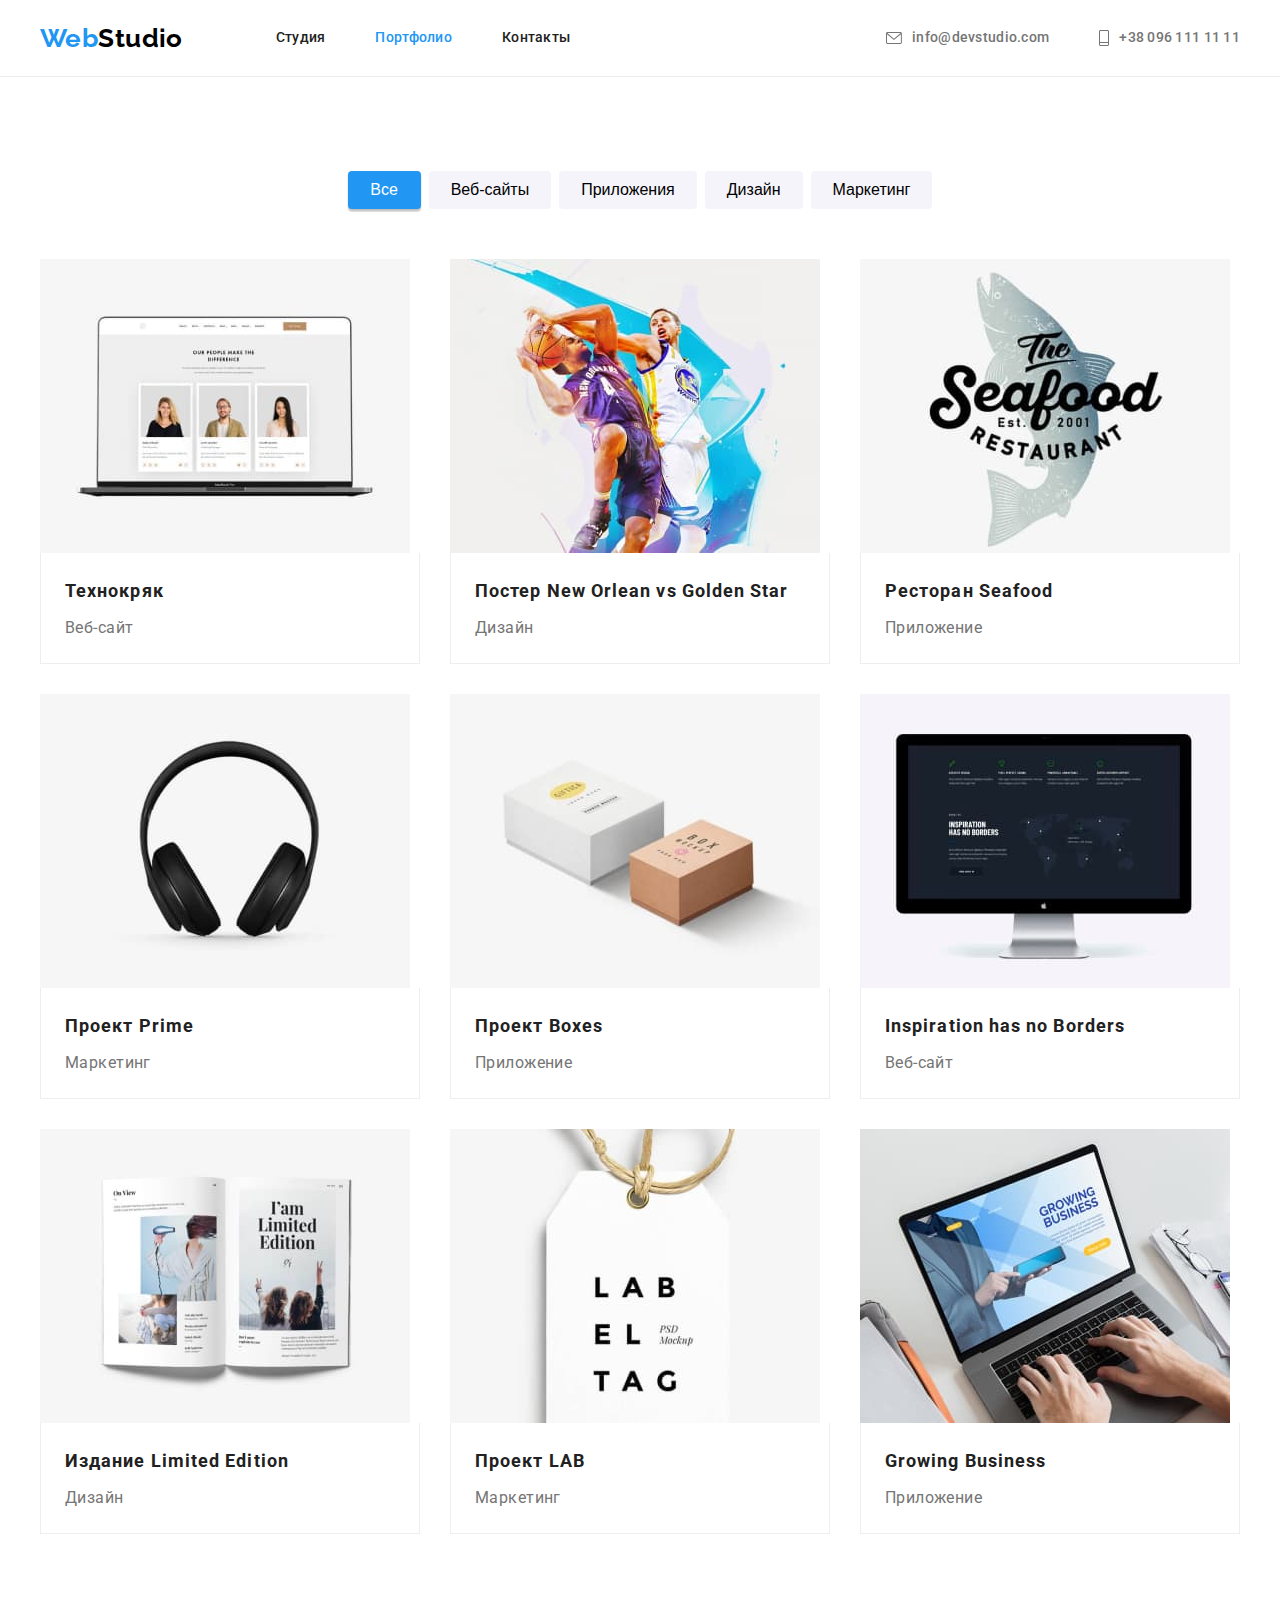
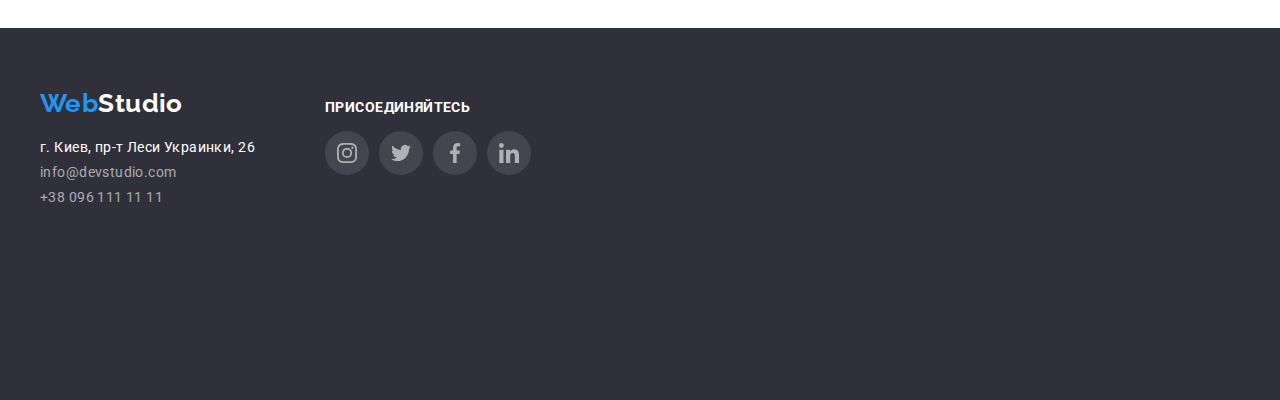
==== portfolio.html @ 460249f8 "homework05_01" ====
<!DOCTYPE html>
<html lang="ru">
  <head>
    <meta charset="UTF-8" />
    <meta http-equiv="X-UA-Compatible" content="IE=edge" />
    <meta name="viewport" content="width=device-width, initial-scale=1.0" />
    <title>Студия</title>
    <link
      href="https://fonts.googleapis.com/css2?family=Raleway:wght@700&family=Roboto:wght@400;500;700;900&display=swap"
      rel="stylesheet"
    />
    <link
      rel="stylesheet"
      href="https://cdnjs.cloudflare.com/ajax/libs/modern-normalize/1.1.0/modern-normalize.min.css"
      integrity="sha512-wpPYUAdjBVSE4KJnH1VR1HeZfpl1ub8YT/NKx4PuQ5NmX2tKuGu6U/JRp5y+Y8XG2tV+wKQpNHVUX03MfMFn9Q=="
      crossorigin="anonymous"
      referrerpolicy="no-referrer"
    />
    <link rel="stylesheet" href="css/style.css" />
  </head>
  <body>
    <!--шапка-->
    <header class="header">
      <div class="container header-wrapper">
        <nav class="header-menu">
          <a href="./index.html" class="logo">Web<span class="logo-header">Studio</span></a>
          <ul class="header-lists">
            <li class="header-list">
              <a href="./index.html" class="link">Студия</a>
            </li>

            <li class="header-list">
              <a href="./portfolio.html" class="link current">Портфолио</a>
            </li>

            <li class="header-list">
              <a href="#" class="link">Контакты</a>
            </li>
          </ul>
        </nav>
        <ul class="header-contacts">
          <li class="header-contact">
            <a class="email" href="mailto:info@devstudio.com">
              <svg class="envelope-icon" width="16" height="12">
                <use href="./image/icons/symbol-defs.svg#icon-envelope"></use></svg
              >info@devstudio.com</a
            >
          </li>

          <li class="header-contact">
            <a class="phone" href="tel:+380961111111">
              <svg class="phone-icon" width="10" height="16">
                <use href="./image/icons/symbol-defs.svg#icon-phone"></use></svg
              >+38 096 111 11 11</a
            >
          </li>
        </ul>
      </div>
    </header>
    <main class="main">
      <section class="section">
        <div class="container">
          <!--h1 скрыт с SCC-->
          <h1 class="portfolio-title">Портфолио</h1>
          <ul class="portfolio-filters">
            <li class="portfolio-filter">
              <button class="filter-button active" type="button">Все</button>
            </li>
            <li class="portfolio-filter">
              <button class="filter-button" type="button">Веб-сайты</button>
            </li>
            <li class="portfolio-filter">
              <button class="filter-button" type="button">Приложения</button>
            </li>
            <li class="portfolio-filter">
              <button class="filter-button" type="button">Дизайн</button>
            </li>
            <li class="portfolio-filter">
              <button class="filter-button" type="button">Маркетинг</button>
            </li>
          </ul>
          <ul class="portfolio-projects">
            <li class="portfolio-project">
              <a href="" class="project-link">
                <img
                  src="image/projects/project1.jpg"
                  alt="Веб-сайт Технокряк"
                  class="project-img"
                  width="370"
                />
                <div class="project-descr">
                  <h2 class="title">Технокряк</h2>
                  <p class="subtitle">Веб-сайт</p>
                </div>
              </a>
            </li>
            <li class="portfolio-project">
              <a href="" class="project-link">
                <img
                  src="image/projects/project2.jpg"
                  alt="Постер Нью Орлеан"
                  class="project-img"
                  width="370"
                />
                <div class="project-descr">
                  <h2 class="title">Постер New Orlean vs Golden Star</h2>
                  <p class="subtitle">Дизайн</p>
                </div>
              </a>
            </li>

            <li class="portfolio-project">
              <a href="" class="project-link">
                <img
                  src="image/projects/project3.jpg"
                  alt="Приложение для Ресторан СиФуд"
                  class="project-img"
                  width="370"
                />
                <div class="project-descr">
                  <h2 class="title">Ресторан Seafood</h2>
                  <p class="subtitle">Приложение</p>
                </div>
              </a>
            </li>

            <li class="portfolio-project">
              <a href="" class="project-link">
                <img
                  src="image/projects/project4.jpg"
                  alt="Маркетинг Проект Прайм"
                  class="project-img"
                  width="370"
                />
                <div class="project-descr">
                  <h2 class="title">Проект Prime</h2>
                  <p class="subtitle">Маркетинг</p>
                </div>
              </a>
            </li>

            <li class="portfolio-project">
              <a href="" class="project-link">
                <img
                  src="image/projects/project5.jpg"
                  alt="Проект Коробки"
                  class="project-img"
                  width="370"
                />
                <div class="project-descr">
                  <h2 class="title">Проект Boxes</h2>
                  <p class="subtitle">Приложение</p>
                </div>
              </a>
            </li>

            <li class="portfolio-project">
              <a href="" class="project-link">
                <img
                  src="image/projects/project6.jpg"
                  alt="Веб-сайт Вдохновение не имеет границ"
                  class="project-img"
                  width="370"
                />
                <div class="project-descr">
                  <h2 class="title">Inspiration has no Borders</h2>
                  <p class="subtitle">Веб-сайт</p>
                </div>
              </a>
            </li>

            <li class="portfolio-project">
              <a href="" class="project-link">
                <img
                  src="image/projects/project7.jpg"
                  alt="Издание Лимитед"
                  class="project-img"
                  width="370"
                />
                <div class="project-descr">
                  <h2 class="title">Издание Limited Edition</h2>
                  <p class="subtitle">Дизайн</p>
                </div>
              </a>
            </li>

            <li class="portfolio-project">
              <a href="" class="project-link">
                <img
                  src="image/projects/project8.jpg"
                  alt="Проект ЛАБ"
                  class="project-img"
                  width="370"
                />
                <div class="project-descr">
                  <h2 class="title">Проект LAB</h2>
                  <p class="subtitle">Маркетинг</p>
                </div>
              </a>
            </li>

            <li class="portfolio-project">
              <a href="" class="project-link">
                <img
                  src="image/projects/project9.jpg"
                  alt="Приложение Растущий Бизнес"
                  class="project-img"
                  width="370"
                />
                <div class="project-descr">
                  <h2 class="title">Growing Business</h2>
                  <p class="subtitle">Приложение</p>
                </div>
              </a>
            </li>
          </ul>
        </div>
      </section>
    </main>
    <footer class="footer">
      <div class="container footer-wrapper">
        <div class="address-wrapper">
          <a href="./index.html" class="logo">Web<span class="logo-footer">Studio</span></a>
          <address class="footer-address">
            <ul>
              <li class="footer-contact">
                <p class="address">г. Киев, пр-т Леси Украинки, 26</p>
              </li>
              <li class="footer-contact">
                <a class="email" href="mailto:info@devstudio.com">info@devstudio.com</a>
              </li>
              <li class="footer-contact">
                <a class="phone" href="tel:+380961111111">+38 096 111 11 11</a>
              </li>
            </ul>
          </address>
        </div>
        <div class="footer-social">
          <h2 class="social-title">присоединяйтесь</h2>
          <ul class="social-icons">
            <li class="social-icon">
              <a href="" class="social-link">
                <svg class="icon-img" width="20" height="20">
                  <use href="./image/icons/symbol-defs.svg#icon-instagram-2"></use>
                </svg>
              </a>
            </li>
            <li class="social-icon">
              <a href="" class="social-link">
                <svg class="icon-img" width="20" height="20">
                  <use href="./image/icons/symbol-defs.svg#icon-twitter-1"></use>
                </svg>
              </a>
            </li>
            <li class="social-icon">
              <a href="" class="social-link">
                <svg class="icon-img" width="20" height="20">
                  <use href="./image/icons/symbol-defs.svg#icon-facebook-1"></use>
                </svg>
              </a>
            </li>
            <li class="social-icon">
              <a href="" class="social-link">
                <svg class="icon-img" width="20" height="20">
                  <use href="./image/icons/symbol-defs.svg#icon-linkedin-1"></use>
                </svg>
              </a>
            </li>
          </ul>
        </div>
      </div>
    </footer>
  </body>
</html>
---- css/style.css ----
/* переменные */
:root {
    --bg-team: #F5F4FA;
    --main-text-color: #212121;
    --second-text-color: #757575;
    --hover-focus-color: #2196F3;
    --white-tx-bg-color: #FFFFFF;
    --logo-header-color: #000000;
    --footer-bg-color: #2F303A;
    --footer-contact-color: rgba(255, 255, 255, 0.6);
    --portfolio-filter-bg-color: #F5F4FA;
    --header-border-color: #ECECEC;
    --header-border: 1px solid #ECECEC;
    --main-button-shadow: 0px 4px 4px rgba(0, 0, 0, 0.15);
    --team-card-shadow: 0px 1px 3px rgba(0, 0, 0, 0.12),
                        0px 1px 1px rgba(0, 0, 0, 0.14),
                        0px 2px 1px rgba(0, 0, 0, 0.2);
    --porfolio-filter-btn-act:  0px 3px 1px rgba(0, 0, 0, 0.1),
                                0px 1px 2px rgba(0, 0, 0, 0.08),
                                0px 2px 2px rgba(0, 0, 0, 0.12);
    --project-border-style: solid #EEEEEE;
    --link-color: #AFB1B8; 
    --project-shadow:   0px 1px 1px rgba(0, 0, 0, 0.12),
                        0px 4px 4px rgba(0, 0, 0, 0.06),
                        1px 4px 6px rgba(0, 0, 0, 0.16);
    --peculiarities-list-bg: #F5F4FA;
    --footer-social-bg: rgba(255, 255, 255, 0.1);
    --banner-linear-gradient: rgba(47, 48, 58, 0.4);
   
}
/* * {
    outline: 1px solid tomato;
} */
/* Повторяющие стили на странице */
body {
    margin: 0; /* - убирает рамку вокруг body */
    background-color: var(--white-tx-bg-color);
    color: var(--main-text-color);
    font-family: 'Roboto', sans-serif;
    font-size: 14px;
    letter-spacing: 0.03em;
}
/* обнуляем стили браузера по умолчанию */
h1,h2,h3,p {
    margin-top: 0;
    margin-bottom: 0;
}
/* обнуляем стили браузера у списков */
ul {
    margin: 0;
    padding: 0;
    list-style: none;
}
/* глобальный padding для всех секций */
.section {
    padding-top: 94px;
    padding-bottom: 94px;
}
/* контейнер для всех секций */
.container {
    width: 1200px;
    padding-left: 15px;
    padding-right: 15px;
    margin-left: auto;
    margin-right: auto;
}
/* хедер */
.header {
    background-color: var(--white-tx-bg-color);
    border-bottom: var(--header-border)
}
/* обертка для всех блоков в хедере */
.header-wrapper {
    display: flex;
    align-items: center;
}
/* навигационное меню */
.header-menu {
    display: flex;
    align-items: center;
}
/* общий стиль для лого */
.logo {
    color: var(--hover-focus-color);

    font-family: 'Raleway', sans-serif;
    font-weight: 700;
    font-size: 26px;
    line-height: 1.19;
    text-decoration: none;
}
/* лого в хедере */
.logo-header {
    color: var(--logo-header-color);
}
/* ul для списка меню */
.header-lists {
    display: flex;
    margin-left: 93px;
}
/* Каждый эдемент со списка будет иметь левый margin кроме первого */ 
.header-lists>.header-list + .header-list {
    margin-left: 50px;
}
.header-list>.link {
    display: block; /* - У ссылок не работает вертикальная геометрия, потому им нужно ставить display block */
    padding-top: 30px;
    padding-bottom: 30px;
    color: var(--main-text-color);

    font-weight: 500;
    line-height: 1.14;
    letter-spacing: 0.02em;
    text-decoration: none;
}
.header-list>.link:hover,
.header-list>.link:focus {
    color: var(--hover-focus-color);
}
/* Подсветка ссылки активной страницы */
.link.current {
    color: var(--hover-focus-color);
}
.header-contacts {
    display: flex;
    align-items: center;
    margin-left: auto; /* - контакты отодвигаем в право  */
}
.header-contacts>.header-contact + .header-contact {
    margin-left: 50px;
}
.header-contact>.email,
.header-contact>.phone {
    display: flex;
    align-items: center;
    padding-top: 30px;
    padding-bottom: 30px;
    
    color: var(--second-text-color);
    
    font-weight: 500;
    line-height: 1.14;
    letter-spacing: 0.02em;
    text-decoration: none;
}
.header-contact>.email:hover,
.header-contact>.email:focus,
.header-contact>.phone:hover,
.header-contact>.phone:focus {
    color: var(--hover-focus-color);
}
.phone-icon,
.envelope-icon {
    margin-right: 10px;
    fill: currentColor
}
/* баннер */
.banner {
    background-color: var(--footer-bg-color); /* - оставляем в случае если не загрузится картинка */
    background-image: linear-gradient(
        var(--banner-linear-gradient),
        var(--banner-linear-gradient)), 
        url(../image/bg/banner.jpg);
    background-repeat: no-repeat; /* - картинку не повторять */
    background-position: center; /* - по центру */
    background-size: cover;
    margin-left: auto; /* - центрирование баннера */
    margin-right: auto; /* - центрирование баннера */
    max-width: 1600px; /* - ширина баннера, растягивать нельзя */
    min-height: 600px;
    text-align: center; /* - если задать это значение, то все элементы внутри секции будут по центру, если их дети display: inline-block */
    padding-top: 200px;
    padding-bottom: 200px;
}
/* заголовок баннера */
.banner-title {
    width: 696px;
    margin: 0 auto;
    color: var(--white-tx-bg-color);
    
    font-weight: 900;
    font-size: 44px;
    line-height: 1.36;
    letter-spacing: 0.06em;
    text-transform: uppercase;
}
/* кнопка - строчно-блочный элемент */
.main-button {
    margin-top: 30px;
    padding: 10px 32px;

    border: none;
    border-radius: 4px;

    color: var(--white-tx-bg-color);
    background-color: var(--hover-focus-color);

    font-weight: 700;
    font-size: 16px;
    line-height: 1.88;
    text-align: center;
    letter-spacing: 0.06em;

    cursor: pointer;
}
.main-button:hover,
.main-button:focus {
    box-shadow: var(--main-button-shadow)
}

/* Заголовок особенности скрыт */
.peculiarities-title {
    font-size: 0;
}
/* список особенностей */
.peculiarities-lists {
    display: flex;
}
.peculiarities-list {
    width: calc((100% - 90px) / 4); /* - три отступа по 30px */
}
.peculiarities-list::before {
    display: block; /* - ставим, потому, что не работает геометрия */
    content:'';
    height: 120px;
    background: var(--peculiarities-list-bg);
    border-radius: 4px;
    background-image: url(../image/peculiarities/antenna.svg);
    background-repeat: no-repeat;
    background-position: center;
    margin-bottom: 30px;
}
.peculiarities-list.icon-clock::before { /* - дополнительные классы для добавления разных иконок */
    background-image: url(../image/peculiarities/clock.svg);
}
.peculiarities-list.icon-notebook::before {
    background-image: url(../image/peculiarities/notebook.svg);
}
.peculiarities-list.icon-astronaut::before {
    background-image: url(../image/peculiarities/astronaut.svg);
}

.peculiarities-list + .peculiarities-list {
    margin-left: 30px;
}

.peculiarities-list>.title {
    font-size: 14px; /* - размер не наследуется от body */
    font-weight: 700;
    line-height: 1.14;
    text-transform: uppercase
}
.peculiarities-list>.subtitle {
    margin-top: 10px;

    color: var(--second-text-color);
    
    line-height: 1.71;  
}
/* у секции "Чем Занимаемся" отсутствует padding-top */
.doing {
    padding-top: 0;
}
.doing-items {
    display: flex;
    margin-top: 50px;
}
.doing-items>.doing-item + .doing-item {
    margin-left: 30px;
}
/* адаптивная картинка без отступа внизу */
.doing-item> .doing-img{
    display: block;
    min-width: 100%;
    min-height: auto;
}
.doing-title,
.team-title,
.client-title {
    font-weight: 700;
    font-size: 36px;
    line-height: 1.17;
    text-align: center;
}
/* наша команда */
.team {
    min-height: 648px;
    background-color: var(--bg-team);
}
.team-cards {
    display: flex;
    margin-top: 50px;
}
.team-card {
    background: var(--white-tx-bg-color);
    
    box-shadow: var(--team-card-shadow);
    border-radius: 0px 0px 4px 4px;
}
.team-cards>.team-card + .team-card {
    margin-left: 30px;
}
.team-cards .card-descr {
    padding-top: 30px;
    padding-bottom: 30px;
    padding-left: 32px;
    padding-right: 32px;
}
.team-card> .card-img {
    display: block;
    min-width: 100%;
    min-height: auto;
}
.card-descr>.title {
    font-weight: 500;
    font-size: 16px;
    line-height: 1.19;
    text-align: center;
}
.card-descr>.subtitle{
    margin-top: 10px;
    color: var(--second-text-color);
    
    font-size: 16px;
    line-height: 1.19;
    text-align: center;
}
.social-icons {
    display: flex;
    justify-content: space-between;
    margin-top: 16px;
}
.social-link {
    width: 44px;
    height: 44px;
    border-radius: 50%;
    display: flex;
    justify-content: center;
    align-items: center;
    color: var(--link-color);
}
.social-link:hover,
.social-link:focus {
    background-color: var(--hover-focus-color);
    color:var(--white-tx-bg-color)
}
.icon-img {
    /* width: 20px;
    height: 20px; */
    fill: currentColor /* - унаследует текущее состояние color у родителя в данном случае у social-link */
}
/* наши клиенты */
.client-lists {
    display: flex;
    margin-top: 50px;
}
.client-list + .client-list{
    margin-left: 30px;
}
.client-list>.client-link {
    display: flex;
    justify-content: center;
    align-items: center;
    border: 1px solid var(--link-color);
    color: var(--link-color);
    border-radius: 4px;
    width: 170px;
    height: 92px;
}
.client-link:hover,
.client-link:focus {
    border-color: var(--hover-focus-color);
    color: var(--hover-focus-color)
}
.client-logo {
    fill: currentColor;
   /*  width: 160px;
    height: 60px; */
}
.footer {
    min-height: 252px;
    padding-top: 60px;
    padding-bottom: 60px;
    background-color: var(--footer-bg-color)
}
.logo-footer {
    color: var(--white-tx-bg-color);
}
.footer-address {
    margin-top: 20px;
}
.footer-contact {
    font-style: normal;
}
.footer-contact + .footer-contact {
    margin-top: 9px;
}
.footer-contact>.address {
    color: var(--white-tx-bg-color);

}
.footer-contact>.email,
.footer-contact>.phone {
    color: var(--footer-contact-color);

    text-decoration: none;

    cursor: pointer
}
.footer-contact>.email:hover,
.footer-contact>.email:focus,
.footer-contact>.phone:hover,
.footer-contact>.phone:focus {
    color: var(--hover-focus-color)
}
.footer-wrapper {
    display: flex;
    align-items: baseline;
}
.footer-social{
    margin-left: 70px;
}
.social-title {
    font-size: 14px;
    font-weight: 700;
    text-transform: uppercase;
    color: var(--white-tx-bg-color)
}
.footer-social .social-icon {
    margin-right: 10px;
}
.footer-social .social-icon:last-child {
    margin-right: 0;
}
.footer-social .social-link {
    background: var(--footer-social-bg);
}
.footer-social .social-link:hover,
.footer-social .social-link:focus {
    background: var(--hover-focus-color);
}

.social-footer +.social-footer {
    margin-left: 10px;
}
.footer-icons {
    margin-top: 20px;
}

/* portfolio  */
/* Главного заголвка Портфолио нет в макете, потому скрыт */
.portfolio-title {
    font-size: 0;
}
/* блок кнопок */
.portfolio-filters {
    display: flex;
    justify-content: center;
}
.portfolio-filter + .portfolio-filter {
    margin-left: 8px;
}
/* Фильтр меню кнопок портфолио */
.filter-button {
    min-width: 73px; /* - минимальная ширина самой маленько кнопки */
    padding: 6px 22px;
    background-color: var(--portfolio-filter-bg-color);

    font-weight: 500;
    font-size: 16px;
    line-height: 1.62;
    
    border-radius: 4px;
    border: none;

    cursor: pointer
}
.filter-button.active,
.filter-button:hover,
.filter-button:focus {
    color: var(--white-tx-bg-color);
    background-color: var(--hover-focus-color);
    box-shadow : var(--porfolio-filter-btn-act)
}
/* убраны подчёркивания */ 
.project-link {
    text-decoration: none;
}
.project-descr>.title {
    color: var(--main-text-color);

    font-weight: 700;
    font-size: 18px;
    line-height: 2.0;
    letter-spacing: 0.06em;   
}
.project-descr>.subtitle {
    margin-top: 4px;
    color: var(--second-text-color);

    font-size: 16px;
    line-height: 1.88;
}
/* список проектов */
.portfolio-projects {
    display: flex;
    flex-wrap: wrap;
    margin-top: 50px;
    margin-right: -30px;
    margin-bottom: -30px;
}
/* карточка проекта */
.portfolio-project {
    width: calc( 100% / 3 - 30px);
    margin-right: 30px;
    margin-bottom: 30px;
}
.project-link { /* - ссылку дедаем блочной, так как на нее не работает геометрия и эффекты ховера */
    display: block;
}
.project-link:hover,
.project-link:focus {
    box-shadow: var(--project-shadow)
}
.portfolio-project .project-descr {
    padding: 20px 24px;
    border: var(--project-border-style);
    border-width: 0 1px 1px 1px;
}

/* эксперимент с отзывчивым изображением */
.portfolio-project .project-img {
    display: block;
    max-width: 100%;
    height: auto;
}
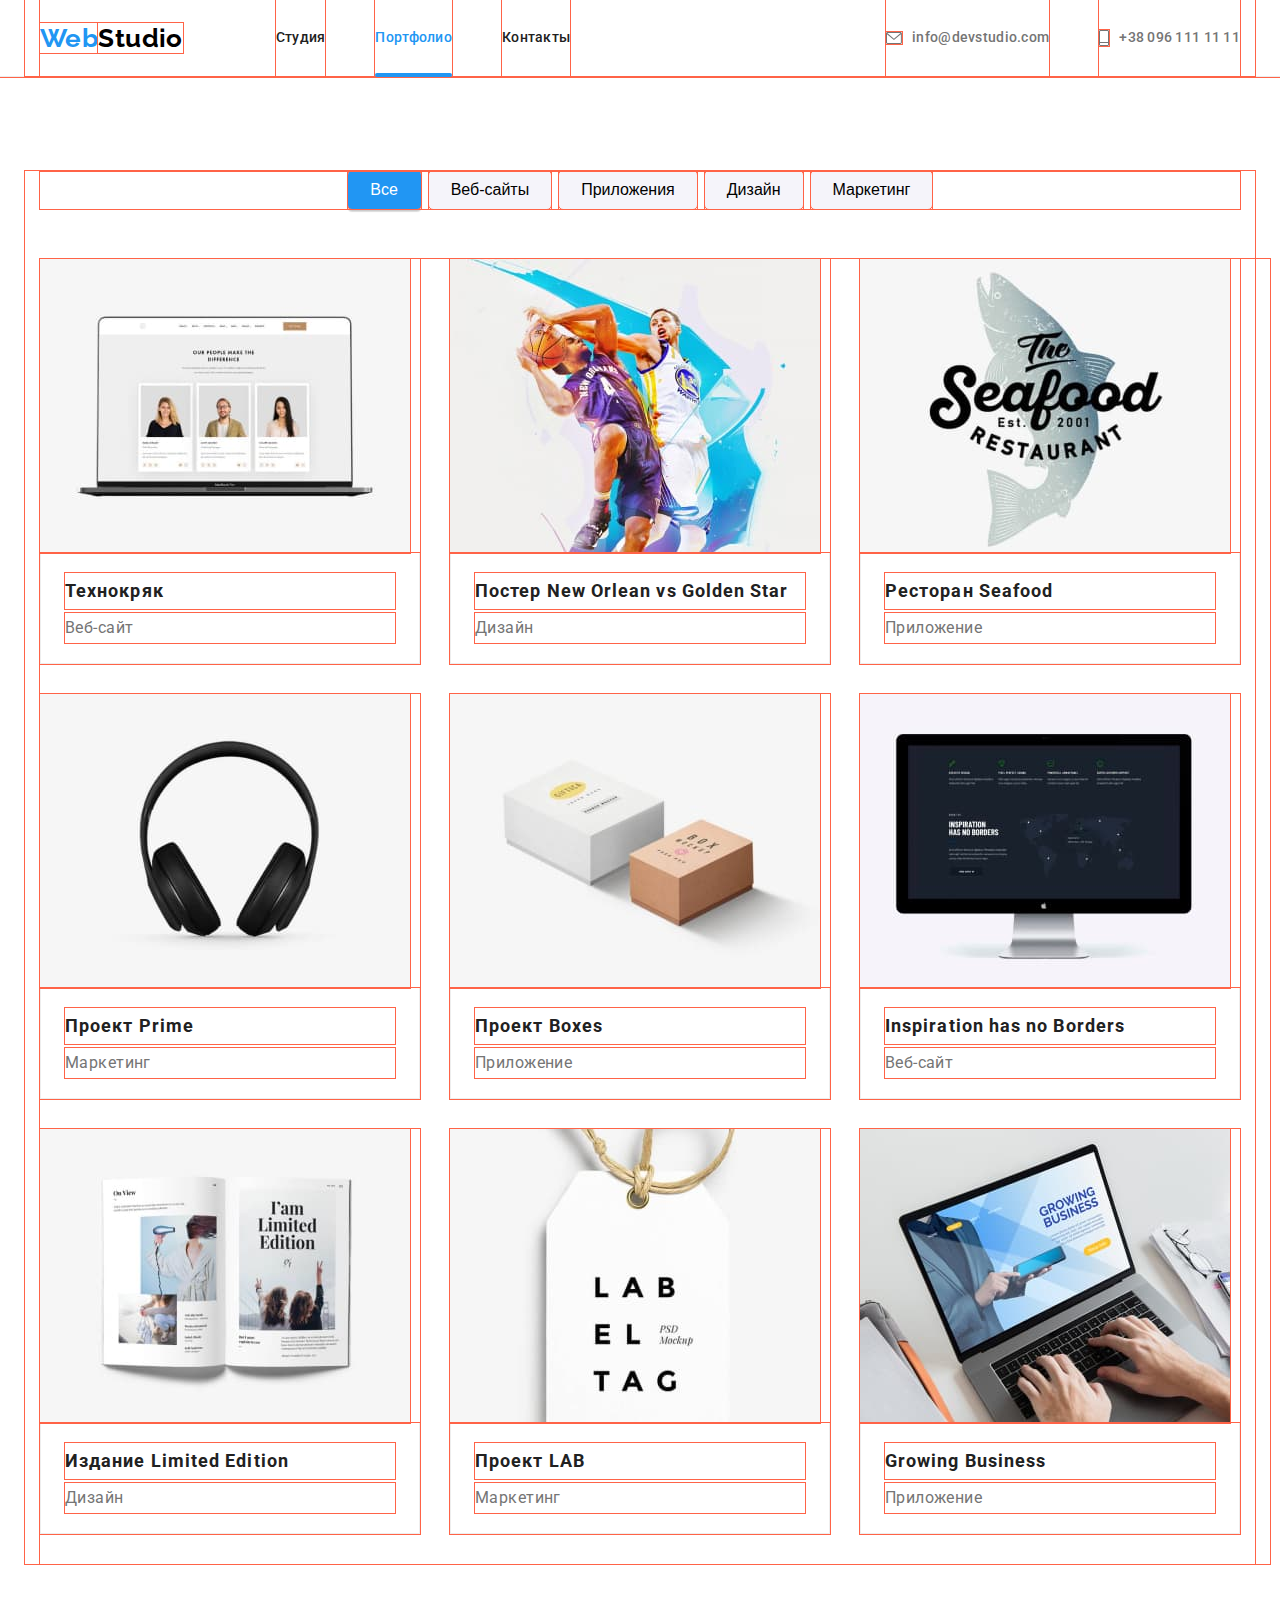
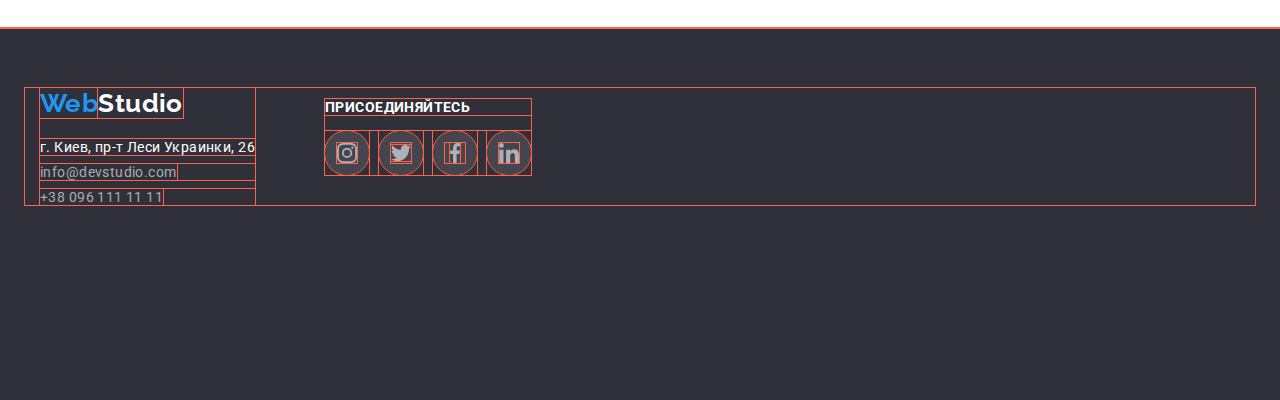
==== commit 8e3e2921: "homework05_02" ====
--- a/portfolio.html
+++ b/portfolio.html
@@ -270,5 +270,6 @@
         </div>
       </div>
     </footer>
+    <script src="./js/modal.js"></script>
   </body>
 </html>
--- a/css/style.css
+++ b/css/style.css
@@ -26,11 +26,12 @@
     --peculiarities-list-bg: #F5F4FA;
     --footer-social-bg: rgba(255, 255, 255, 0.1);
     --banner-linear-gradient: rgba(47, 48, 58, 0.4);
+    --timing-function: cubic-bezier(0.4, 0, 0.2, 1)
    
 }
-/* * {
+* {
     outline: 1px solid tomato;
-} */
+}
 /* Повторяющие стили на странице */
 body {
     margin: 0; /* - убирает рамку вокруг body */
@@ -66,6 +67,7 @@
 }
 /* хедер */
 .header {
+    position: relative;
     background-color: var(--white-tx-bg-color);
     border-bottom: var(--header-border)
 }
@@ -104,6 +106,7 @@
 }
 .header-list>.link {
     display: block; /* - У ссылок не работает вертикальная геометрия, потому им нужно ставить display block */
+    position: relative;
     padding-top: 30px;
     padding-bottom: 30px;
     color: var(--main-text-color);
@@ -112,16 +115,43 @@
     line-height: 1.14;
     letter-spacing: 0.02em;
     text-decoration: none;
+    
+    transition: color 250ms var(--timing-function);
 }
 .header-list>.link:hover,
-.header-list>.link:focus {
-    color: var(--hover-focus-color);
-}
-/* Подсветка ссылки активной страницы */
+.header-list>.link:focus,
 .link.current {
     color: var(--hover-focus-color);
 }
+/* нижнее подчёркивание в меню */
+.header-list>.link.current::after,
+.header-list>.link:after {
+    content: '';
+
+    position: absolute;
+    left: 0;
+    bottom: -1px;
+
+    display: block;
+    width: 0;
+    height: 4px;
+    background-color: var(--hover-focus-color);
+    border-radius: 2px;
+
+    opacity: 0; /* - не видно по умолчанию подчёркивание в меню*/
+    transition: opacity 250ms var(--timing-function), 
+                width 250ms var(--timing-function)  ;
+}
+.header-list>.link:hover::after {
+    opacity: 1;
+    width:100%;
+}
+.header-list>.link.current::after {
+    opacity: 1;
+    width: 100%;
+}
 .header-contacts {
+    /* display: inline-flex; */
     display: flex;
     align-items: center;
     margin-left: auto; /* - контакты отодвигаем в право  */
@@ -131,6 +161,7 @@
 }
 .header-contact>.email,
 .header-contact>.phone {
+    
     display: flex;
     align-items: center;
     padding-top: 30px;
@@ -142,6 +173,8 @@
     line-height: 1.14;
     letter-spacing: 0.02em;
     text-decoration: none;
+
+    transition: color 250ms var(--timing-function);
 }
 .header-contact>.email:hover,
 .header-contact>.email:focus,
@@ -188,7 +221,6 @@
 .main-button {
     margin-top: 30px;
     padding: 10px 32px;
-
     border: none;
     border-radius: 4px;
 
@@ -217,7 +249,7 @@
     display: flex;
 }
 .peculiarities-list {
-    width: calc((100% - 90px) / 4); /* - три отступа по 30px */
+    width: calc((100% - 90px) / 4); /* 90px- три отступа по 30px */
 }
 .peculiarities-list::before {
     display: block; /* - ставим, потому, что не работает геометрия */
@@ -252,9 +284,7 @@
 }
 .peculiarities-list>.subtitle {
     margin-top: 10px;
-
     color: var(--second-text-color);
-    
     line-height: 1.71;  
 }
 /* у секции "Чем Занимаемся" отсутствует padding-top */
@@ -293,7 +323,6 @@
 }
 .team-card {
     background: var(--white-tx-bg-color);
-    
     box-shadow: var(--team-card-shadow);
     border-radius: 0px 0px 4px 4px;
 }
@@ -338,6 +367,8 @@
     justify-content: center;
     align-items: center;
     color: var(--link-color);
+    transition: color 250ms var(--timing-function),
+                background-color 250ms var(--timing-function);
 }
 .social-link:hover,
 .social-link:focus {
@@ -366,6 +397,9 @@
     border-radius: 4px;
     width: 170px;
     height: 92px;
+
+    transition: color 250ms var(--timing-function),
+                border-color 250ms var(--timing-function);
 }
 .client-link:hover,
 .client-link:focus {
@@ -405,7 +439,9 @@
 
     text-decoration: none;
 
-    cursor: pointer
+    cursor: pointer;
+
+    transition: color 250ms var(--timing-function);
 }
 .footer-contact>.email:hover,
 .footer-contact>.email:focus,
@@ -434,19 +470,18 @@
 }
 .footer-social .social-link {
     background: var(--footer-social-bg);
+    
 }
 .footer-social .social-link:hover,
 .footer-social .social-link:focus {
     background: var(--hover-focus-color);
 }
-
 .social-footer +.social-footer {
     margin-left: 10px;
 }
 .footer-icons {
     margin-top: 20px;
 }
-
 /* portfolio  */
 /* Главного заголвка Портфолио нет в макете, потому скрыт */
 .portfolio-title {
@@ -473,7 +508,11 @@
     border-radius: 4px;
     border: none;
 
-    cursor: pointer
+    cursor: pointer;
+
+    transition: background-color 250ms var(--timing-function),
+                color 250ms var(--timing-function),
+                box-shadow 250ms var(--timing-function);
 }
 .filter-button.active,
 .filter-button:hover,
@@ -517,6 +556,7 @@
 }
 .project-link { /* - ссылку дедаем блочной, так как на нее не работает геометрия и эффекты ховера */
     display: block;
+    transition: box-shadow 250ms var(--timing-function);
 }
 .project-link:hover,
 .project-link:focus {
@@ -527,15 +567,29 @@
     border: var(--project-border-style);
     border-width: 0 1px 1px 1px;
 }
-
 /* эксперимент с отзывчивым изображением */
 .portfolio-project .project-img {
     display: block;
     max-width: 100%;
     height: auto;
 }
-
-
-
-
-    
+.doing-item {
+    position: relative;
+}
+.doing-background{
+    position: absolute;
+    background-color: rgba(47, 48, 58, 0.8);
+    width: 100%;
+    height: 70px;
+    bottom: 0px;
+    padding-top: 27px;
+    padding-bottom: 27px;
+}
+.doing-subtitle {
+    font-weight: 700;
+    font-size: 14px;
+    text-transform: uppercase;
+    color: var(--white-tx-bg-color);
+    text-align: center;
+}
+
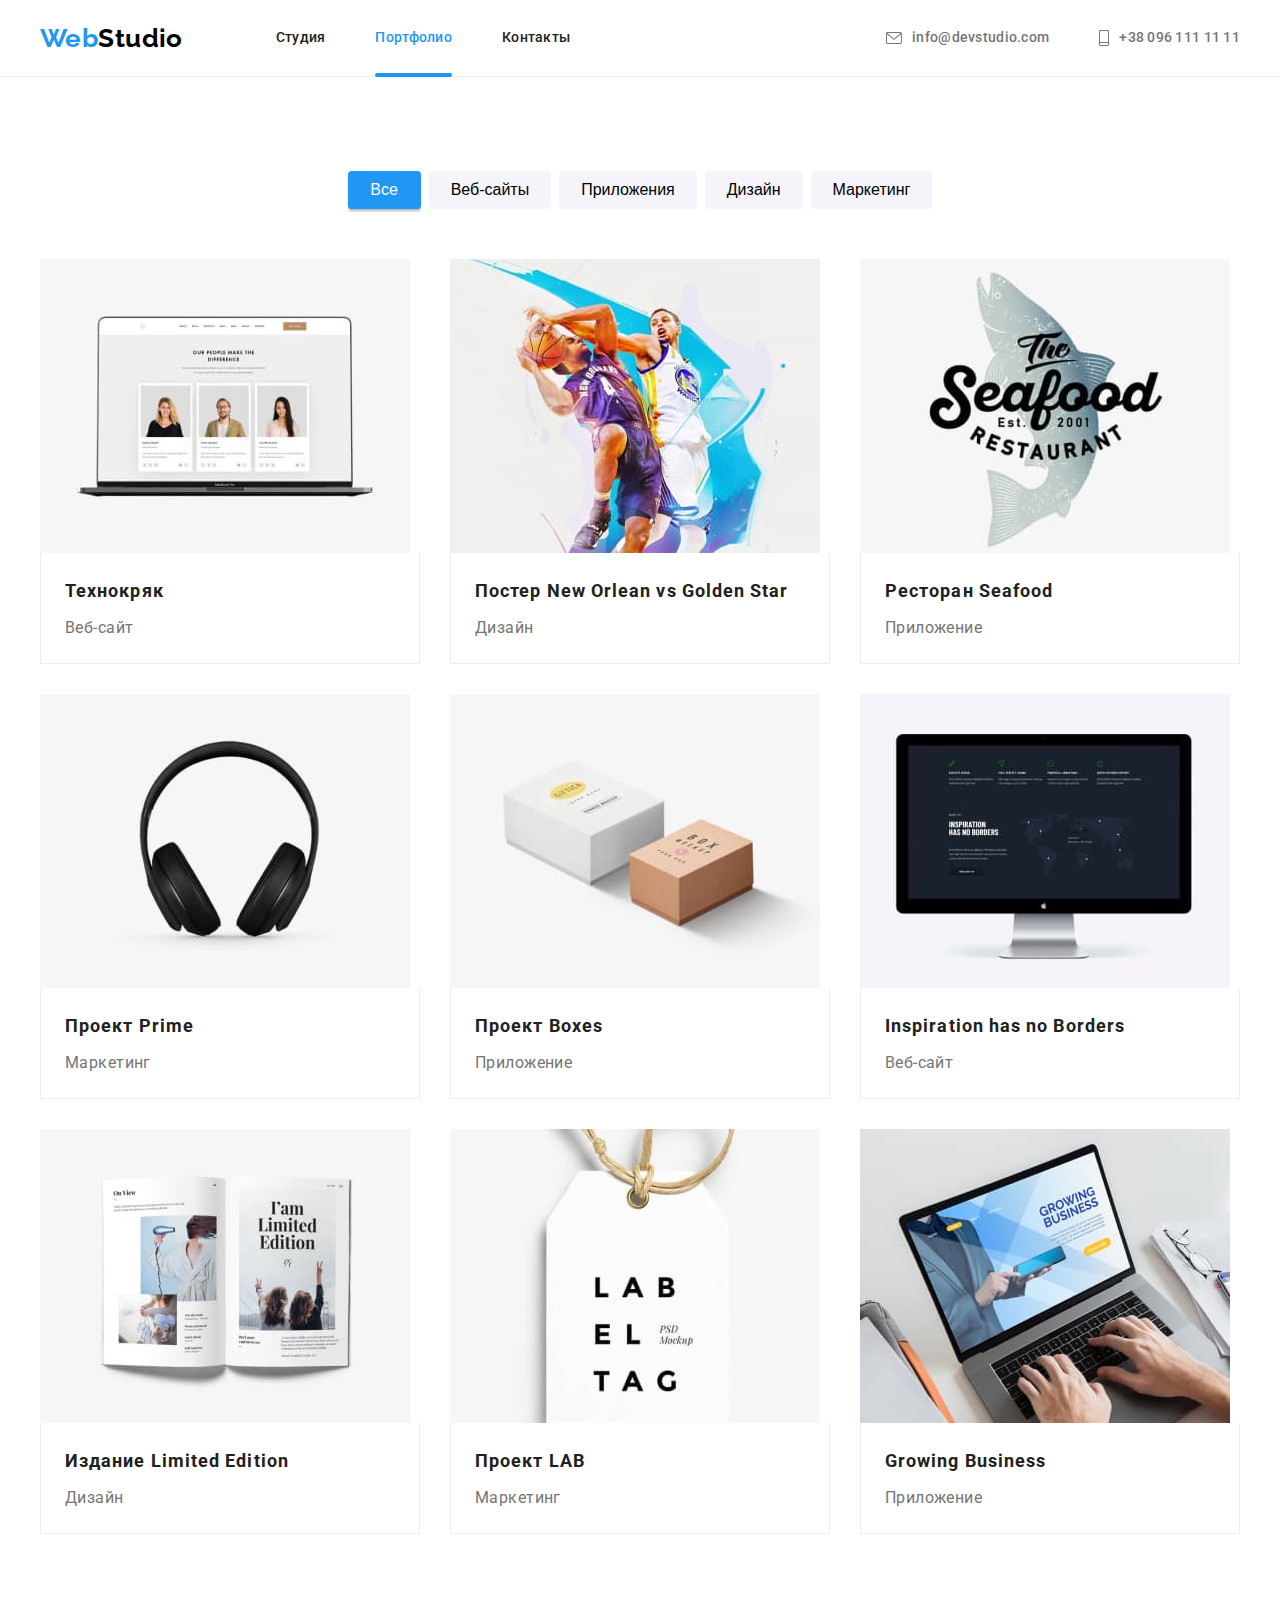
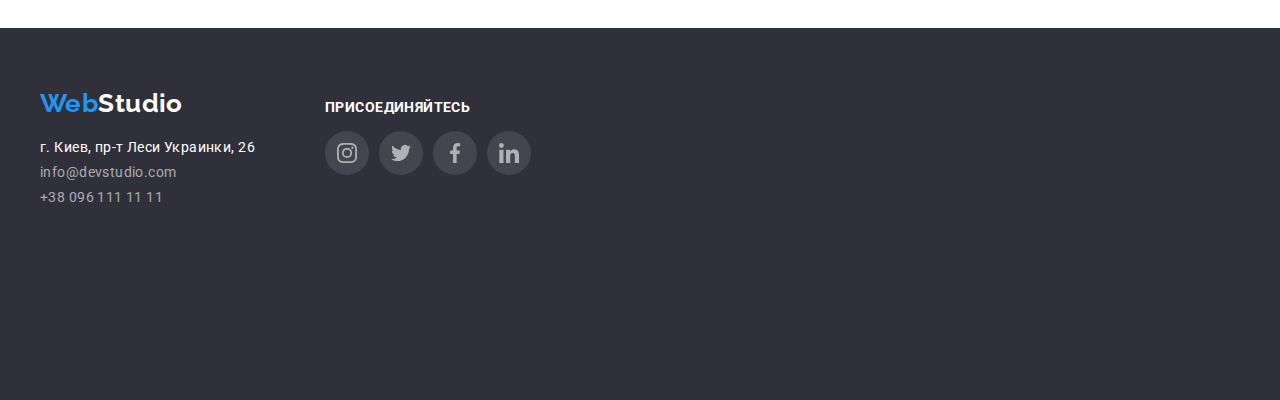
==== commit 80fe91bd: "homework05_03" ====
--- a/portfolio.html
+++ b/portfolio.html
@@ -82,13 +82,20 @@
           <ul class="portfolio-projects">
             <li class="portfolio-project">
               <a href="" class="project-link">
-                <img
-                  src="image/projects/project1.jpg"
-                  alt="Веб-сайт Технокряк"
-                  class="project-img"
-                  width="370"
-                />
-                <div class="project-descr">
+                <div class="project-overlay">
+                  <img
+                    src="image/projects/project1.jpg"
+                    alt="Веб-сайт Технокряк"
+                    class="project-img"
+                    width="370"
+                  />
+                  <p class="overlay-descr">
+                    Ресурс предлагает комплексные предложения с разным уровнем функционала и
+                    сервисов. Все это позволит посетителю получить исчерпывающие сведения о компании
+                    или частном лице.
+                  </p>
+                </div>
+                <div class="project-header">
                   <h2 class="title">Технокряк</h2>
                   <p class="subtitle">Веб-сайт</p>
                 </div>
@@ -96,13 +103,20 @@
             </li>
             <li class="portfolio-project">
               <a href="" class="project-link">
-                <img
-                  src="image/projects/project2.jpg"
-                  alt="Постер Нью Орлеан"
-                  class="project-img"
-                  width="370"
-                />
-                <div class="project-descr">
+                <div class="project-overlay">
+                  <img
+                    src="image/projects/project2.jpg"
+                    alt="Постер Нью Орлеан"
+                    class="project-img"
+                    width="370"
+                  />
+                  <p class="overlay-descr">
+                    Ресурс предлагает комплексные предложения с разным уровнем функционала и
+                    сервисов. Все это позволит посетителю получить исчерпывающие сведения о компании
+                    или частном лице.
+                  </p>
+                </div>
+                <div class="project-header">
                   <h2 class="title">Постер New Orlean vs Golden Star</h2>
                   <p class="subtitle">Дизайн</p>
                 </div>
@@ -111,13 +125,20 @@
 
             <li class="portfolio-project">
               <a href="" class="project-link">
-                <img
-                  src="image/projects/project3.jpg"
-                  alt="Приложение для Ресторан СиФуд"
-                  class="project-img"
-                  width="370"
-                />
-                <div class="project-descr">
+                <div class="project-overlay">
+                  <img
+                    src="image/projects/project3.jpg"
+                    alt="Приложение для Ресторан СиФуд"
+                    class="project-img"
+                    width="370"
+                  />
+                  <p class="overlay-descr">
+                    Ресурс предлагает комплексные предложения с разным уровнем функционала и
+                    сервисов. Все это позволит посетителю получить исчерпывающие сведения о компании
+                    или частном лице.
+                  </p>
+                </div>
+                <div class="project-header">
                   <h2 class="title">Ресторан Seafood</h2>
                   <p class="subtitle">Приложение</p>
                 </div>
@@ -126,13 +147,20 @@
 
             <li class="portfolio-project">
               <a href="" class="project-link">
-                <img
-                  src="image/projects/project4.jpg"
-                  alt="Маркетинг Проект Прайм"
-                  class="project-img"
-                  width="370"
-                />
-                <div class="project-descr">
+                <div class="project-overlay">
+                  <img
+                    src="image/projects/project4.jpg"
+                    alt="Маркетинг Проект Прайм"
+                    class="project-img"
+                    width="370"
+                  />
+                  <p class="overlay-descr">
+                    Ресурс предлагает комплексные предложения с разным уровнем функционала и
+                    сервисов. Все это позволит посетителю получить исчерпывающие сведения о компании
+                    или частном лице.
+                  </p>
+                </div>
+                <div class="project-header">
                   <h2 class="title">Проект Prime</h2>
                   <p class="subtitle">Маркетинг</p>
                 </div>
@@ -141,13 +169,20 @@
 
             <li class="portfolio-project">
               <a href="" class="project-link">
-                <img
-                  src="image/projects/project5.jpg"
-                  alt="Проект Коробки"
-                  class="project-img"
-                  width="370"
-                />
-                <div class="project-descr">
+                <div class="project-overlay">
+                  <img
+                    src="image/projects/project5.jpg"
+                    alt="Проект Коробки"
+                    class="project-img"
+                    width="370"
+                  />
+                  <p class="overlay-descr">
+                    Ресурс предлагает комплексные предложения с разным уровнем функционала и
+                    сервисов. Все это позволит посетителю получить исчерпывающие сведения о компании
+                    или частном лице.
+                  </p>
+                </div>
+                <div class="project-header">
                   <h2 class="title">Проект Boxes</h2>
                   <p class="subtitle">Приложение</p>
                 </div>
@@ -156,13 +191,20 @@
 
             <li class="portfolio-project">
               <a href="" class="project-link">
-                <img
-                  src="image/projects/project6.jpg"
-                  alt="Веб-сайт Вдохновение не имеет границ"
-                  class="project-img"
-                  width="370"
-                />
-                <div class="project-descr">
+                <div class="project-overlay">
+                  <img
+                    src="image/projects/project6.jpg"
+                    alt="Веб-сайт Вдохновение не имеет границ"
+                    class="project-img"
+                    width="370"
+                  />
+                  <p class="overlay-descr">
+                    Ресурс предлагает комплексные предложения с разным уровнем функционала и
+                    сервисов. Все это позволит посетителю получить исчерпывающие сведения о компании
+                    или частном лице.
+                  </p>
+                </div>
+                <div class="project-header">
                   <h2 class="title">Inspiration has no Borders</h2>
                   <p class="subtitle">Веб-сайт</p>
                 </div>
@@ -171,13 +213,20 @@
 
             <li class="portfolio-project">
               <a href="" class="project-link">
-                <img
-                  src="image/projects/project7.jpg"
-                  alt="Издание Лимитед"
-                  class="project-img"
-                  width="370"
-                />
-                <div class="project-descr">
+                <div class="project-overlay">
+                  <img
+                    src="image/projects/project7.jpg"
+                    alt="Издание Лимитед"
+                    class="project-img"
+                    width="370"
+                  />
+                  <p class="overlay-descr">
+                    Ресурс предлагает комплексные предложения с разным уровнем функционала и
+                    сервисов. Все это позволит посетителю получить исчерпывающие сведения о компании
+                    или частном лице.
+                  </p>
+                </div>
+                <div class="project-header">
                   <h2 class="title">Издание Limited Edition</h2>
                   <p class="subtitle">Дизайн</p>
                 </div>
@@ -186,13 +235,20 @@
 
             <li class="portfolio-project">
               <a href="" class="project-link">
-                <img
-                  src="image/projects/project8.jpg"
-                  alt="Проект ЛАБ"
-                  class="project-img"
-                  width="370"
-                />
-                <div class="project-descr">
+                <div class="project-overlay">
+                  <img
+                    src="image/projects/project8.jpg"
+                    alt="Проект ЛАБ"
+                    class="project-img"
+                    width="370"
+                  />
+                  <p class="overlay-descr">
+                    Ресурс предлагает комплексные предложения с разным уровнем функционала и
+                    сервисов. Все это позволит посетителю получить исчерпывающие сведения о компании
+                    или частном лице.
+                  </p>
+                </div>
+                <div class="project-header">
                   <h2 class="title">Проект LAB</h2>
                   <p class="subtitle">Маркетинг</p>
                 </div>
@@ -201,13 +257,20 @@
 
             <li class="portfolio-project">
               <a href="" class="project-link">
-                <img
-                  src="image/projects/project9.jpg"
-                  alt="Приложение Растущий Бизнес"
-                  class="project-img"
-                  width="370"
-                />
-                <div class="project-descr">
+                <div class="project-overlay">
+                  <img
+                    src="image/projects/project9.jpg"
+                    alt="Приложение Растущий Бизнес"
+                    class="project-img"
+                    width="370"
+                  />
+                  <p class="overlay-descr">
+                    Ресурс предлагает комплексные предложения с разным уровнем функционала и
+                    сервисов. Все это позволит посетителю получить исчерпывающие сведения о компании
+                    или частном лице.
+                  </p>
+                </div>
+                <div class="project-header">
                   <h2 class="title">Growing Business</h2>
                   <p class="subtitle">Приложение</p>
                 </div>
--- a/css/style.css
+++ b/css/style.css
@@ -26,12 +26,18 @@
     --peculiarities-list-bg: #F5F4FA;
     --footer-social-bg: rgba(255, 255, 255, 0.1);
     --banner-linear-gradient: rgba(47, 48, 58, 0.4);
-    --timing-function: cubic-bezier(0.4, 0, 0.2, 1)
-   
-}
-* {
+    --timing-function: cubic-bezier(0.4, 0, 0.2, 1);
+    --overlay-bg-color: rgba(33, 150, 243, 0.9);
+    --doing-subtitle-bg: rgba(47, 48, 58, 0.8);
+    --backdrop-color: rgba(0, 0, 0, 0.2);
+    --modal-box-shadow: 0px 1px 3px rgba(0, 0, 0, 0.12),
+                        0px 1px 1px rgba(0, 0, 0, 0.14),
+                        0px 2px 1px rgba(0, 0, 0, 0.2);
+                
+}
+/* * {
     outline: 1px solid tomato;
-}
+} */
 /* Повторяющие стили на странице */
 body {
     margin: 0; /* - убирает рамку вокруг body */
@@ -239,7 +245,58 @@
 .main-button:focus {
     box-shadow: var(--main-button-shadow)
 }
-
+/* По умолчанию backdrop скрыт через js  */
+.backdrop {
+    position: fixed;
+    /* - фиксирован но всему экрану */
+    top: 0;
+    left: 0;
+    /* По всей высоте и ширине окна */
+    width: 100%;
+    height: 100%;
+    background: rgba(0, 0, 0, 0.2);
+    z-index: 2;
+    /* - backdrop был за doing */
+    opacity: 1;
+
+    transition: opacity 250ms var(--timing-function);
+}
+/* поведение backdrop когда скрывается */
+.backdrop.is-hidden {
+    opacity: 0;
+    pointer-events: none;
+    /*  - может пропускать через себя нажатие */
+}
+/* модальное окно */
+.modal {
+    position: absolute;
+    min-width: 528px;
+    min-height: 581px;
+    top: 50%;
+    left: 50%;
+    transform: translate(-50%, -50%);
+    background-color: var(--white-tx-bg-color);
+    box-shadow: var(--modal-box-shadow);
+    border-radius: 4px;
+}
+/* кнопка в модальном окне */
+.modal-button {
+    position: absolute;
+    display: flex;
+    justify-content: center;
+    align-items: center;
+
+    right: 8px;
+    top: 8px;
+
+    width: 30px;
+    height: 30px;
+
+    background: var(--white-tx-bg-color);
+    border: 1px solid rgba(0, 0, 0, 0.1);
+    border-radius: 50%;
+    cursor: pointer;
+}
 /* Заголовок особенности скрыт */
 .peculiarities-title {
     font-size: 0;
@@ -304,6 +361,24 @@
     min-width: 100%;
     min-height: auto;
 }
+.doing-item {
+    position: relative;
+}
+.doing-subtitle {
+    position: absolute;
+    padding-top: 27px;
+    padding-bottom: 27px;
+    bottom: 0;
+    width: 100%;
+    color: var(--white-tx-bg-color);
+    background-color: var(--doing-subtitle-bg);
+
+    font-weight: 700;
+    font-size: 14px;
+    text-transform: uppercase;
+    text-align: center;
+    z-index: 1;
+}
 .doing-title,
 .team-title,
 .client-title {
@@ -525,7 +600,7 @@
 .project-link {
     text-decoration: none;
 }
-.project-descr>.title {
+.project-header>.title {
     color: var(--main-text-color);
 
     font-weight: 700;
@@ -533,7 +608,7 @@
     line-height: 2.0;
     letter-spacing: 0.06em;   
 }
-.project-descr>.subtitle {
+.project-header>.subtitle {
     margin-top: 4px;
     color: var(--second-text-color);
 
@@ -562,7 +637,7 @@
 .project-link:focus {
     box-shadow: var(--project-shadow)
 }
-.portfolio-project .project-descr {
+.portfolio-project .project-header {
     padding: 20px 24px;
     border: var(--project-border-style);
     border-width: 0 1px 1px 1px;
@@ -573,23 +648,34 @@
     max-width: 100%;
     height: auto;
 }
-.doing-item {
+/* обёртка для картинки и оверлей */
+.project-overlay {
     position: relative;
-}
-.doing-background{
+    overflow: hidden; /* - скрывает всё, что выходит за область блока */
+}
+.overlay-descr {
     position: absolute;
-    background-color: rgba(47, 48, 58, 0.8);
+    padding: 63px 23px;
+    
     width: 100%;
-    height: 70px;
-    bottom: 0px;
-    padding-top: 27px;
-    padding-bottom: 27px;
-}
-.doing-subtitle {
-    font-weight: 700;
-    font-size: 14px;
-    text-transform: uppercase;
+    height: 100%;
+    background: var(--overlay-bg-color);
+
+    bottom: 0;
+    transform: translateY(100%);/*  - о оси y опускается вниз на всю высоту родителя */
+
+    font-size: 18px;
+    line-height: 1.56;
     color: var(--white-tx-bg-color);
-    text-align: center;
-}
-
+
+    transition: transform 250ms var(--timing-function);
+}
+.project-link:hover .overlay-descr,
+.project-link:focus .overlay-descr {
+    transform: translateY(0)
+}
+
+
+
+
+
